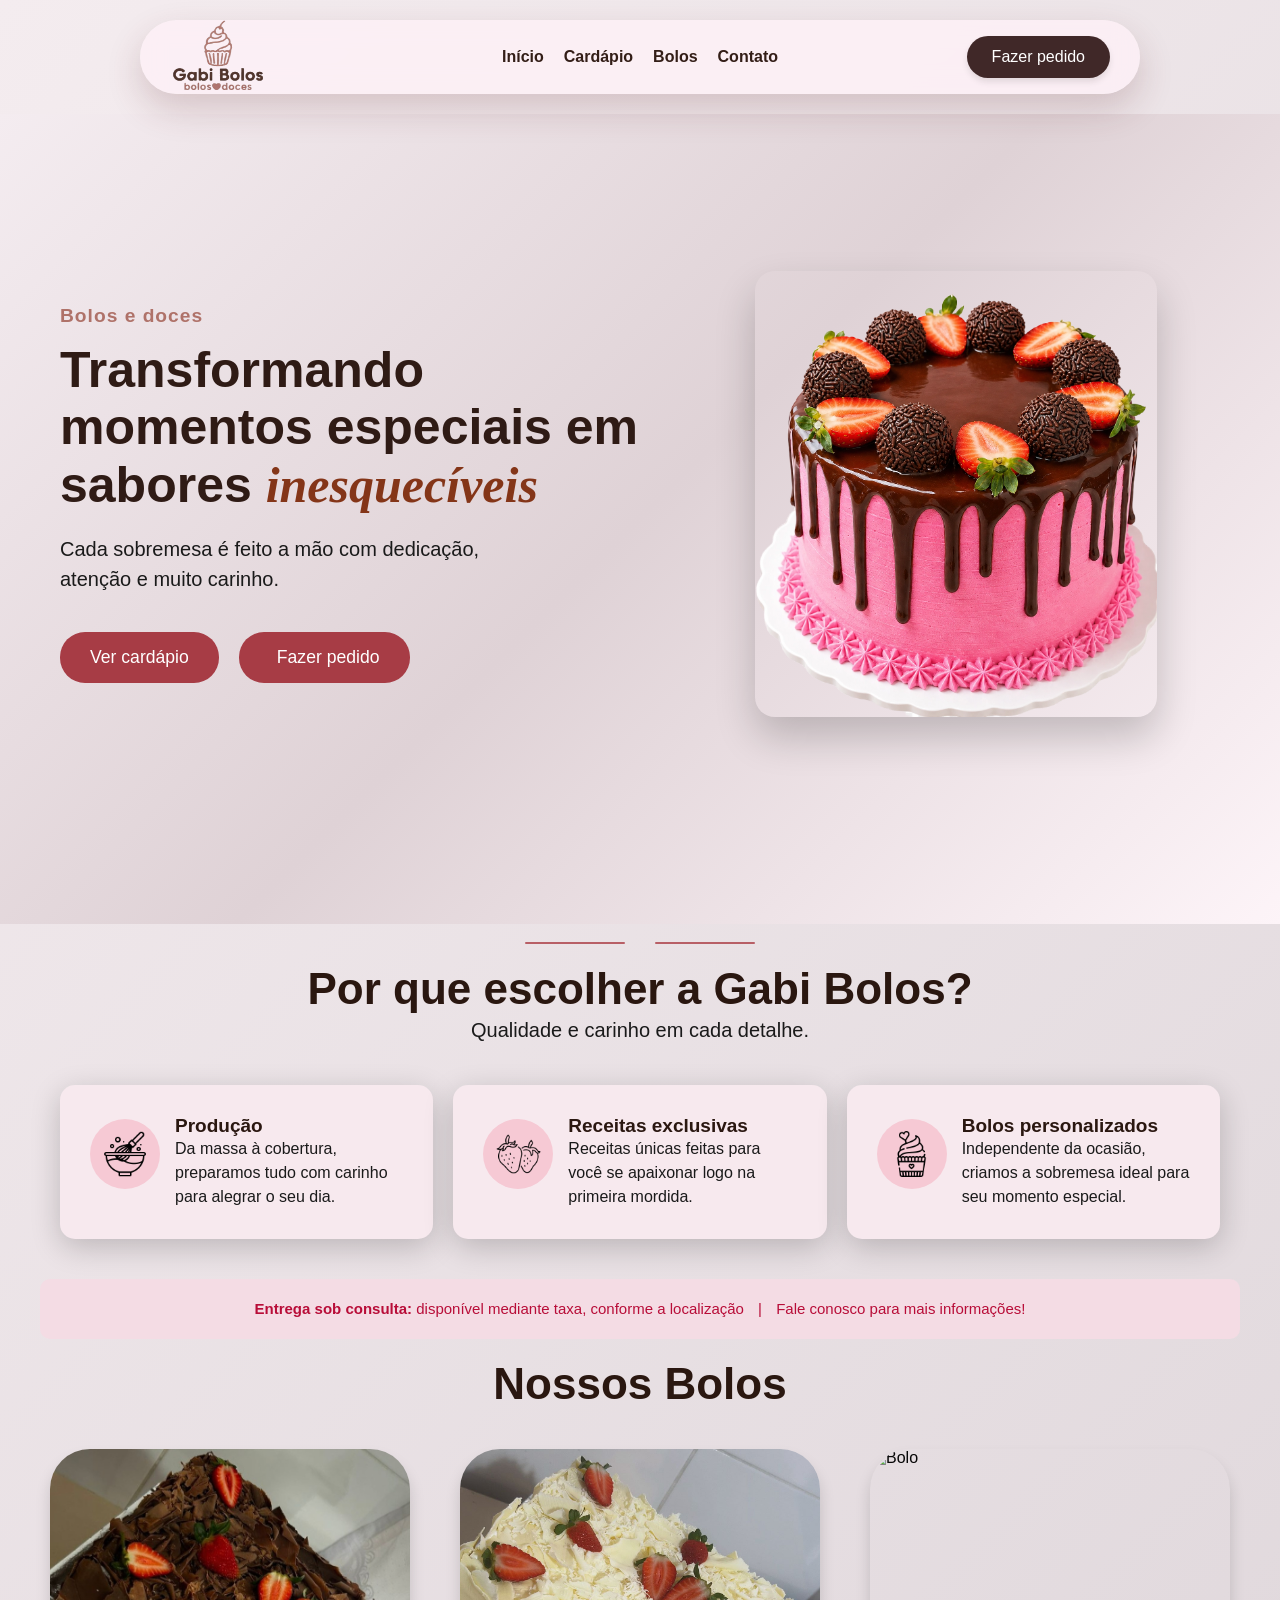
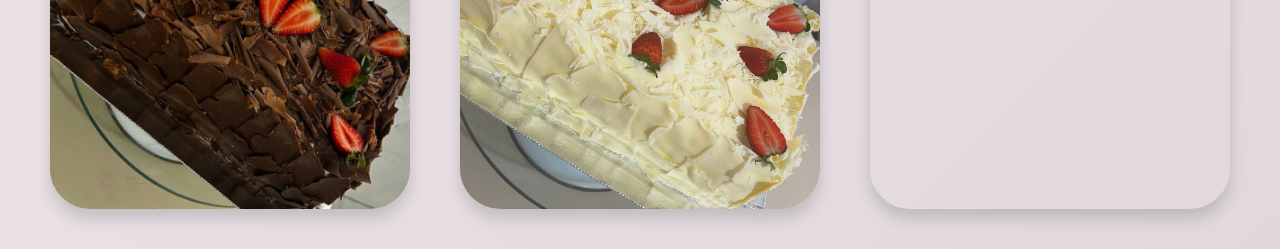
==== index.html @ 4e4c6f1c "Gabi Bolos" ====
<!DOCTYPE html>
<html lang="en">

<head>
    <meta charset="UTF-8">
    <meta name="viewport" content="width=device-width, initial-scale=1.0">
    <link rel="stylesheet" href="style.css">
    <link rel="stylesheet"
        href="https://cdnjs.cloudflare.com/ajax/libs/bootstrap-icons/1.11.3/font/bootstrap-icons.min.css">
    <link rel="stylesheet" href="https://unpkg.com/@phosphor-icons/web/src/regular/style.css">
    <title>Gabi Bolos</title>
</head>

<body>
    <header class="Menu">
        <div class="logo">
            <img src="/Imagens/logo_transparente.png copia.png" alt="Gabi Bolos" class="cupcake logo-clara">
            <img src="/Imagens/gabi_bolos_fundo_transparente.png copia.png" alt="Gabi Bolos" class="cupcake logo-escura">
        </div>

        <nav class="nav">
            <a href="#">Início</a>
            <a href="cardapio.html">Cardápio</a>
            <a href="bolos.html">Bolos</a>
            <a href="#">Contato</a>          
        </nav>

           <div class="pedido">
            <button id="theme-toggle" aria-label="Alternar Tema" class="toggle-tema">
                <i class="ph ph-sun icone-sol"></i>
                <i class="ph ph-moon icone-lua"></i>
            </button>
            <button class="botao2">Fazer pedido</button>
        </div> 
        <div class="hamburger">☰</div>  
    </header>

    <main>
        <section class="principal">
            <div class="conteudo-principal">
                <div class="texto-principal">
                    <h5>Bolos e doces</h5>
                    <h2>Transformando momentos especiais em sabores <span>inesquecíveis</span></h2>
                    <p>Cada sobremesa é feito a mão com dedicação, atenção e muito carinho.</p><br>

                    <div class="botoes">

                        <button class="botao">Ver cardápio</button>
                        <button class="botao3"><i class="bi bi-whatsapp"></i> Fazer pedido</button>
                    </div>
                </div>

                <div class="imagem-principal">
                    <img src="/Imagens/bolo_sem_fundo.png">
                </div>
            </div>
        </section>
    </main><br>

    <section>
        <div class="titulo-secao">
            <span class="linha"></span>
            <span class="coracao"><i class="bi bi-heart-fill"></i></span>
            <span class="linha"></span>
        </div>

        <h2 class="diferencial">Por que escolher a Gabi Bolos?</h2>
        <p class="qualidade">Qualidade e carinho em cada detalhe.</p>

        <div class="cards-container">
            <article class="producao">
                <div class="icone">
                    <img src="/Imagens/mistura.png">
                </div>

                <div class="texto">
                    <h3>Produção</h3>
                    <p>Da massa à cobertura, preparamos tudo com carinho para alegrar o seu dia.</p>
                </div>
            </article>

            <article class="producao">
                <div class="icone">
                    <img src="/Imagens/morango.png">
                </div>
                <div class="texto">
                    <h3>Receitas exclusivas</h3>
                    <p>Receitas únicas feitas para você se apaixonar logo na primeira mordida.
                    </p>
                </div>

            </article>

            <article class="producao">
                <div class="icone">
                    <img src="/Imagens/bolinho.png">
                </div>
                <div class="texto">
                    <h3>Bolos personalizados</h3>
                    <p>Independente da ocasião, criamos a sobremesa ideal para seu momento especial.</p>
                </div>
            </article>
        </div>
    </section>

    <section class="entrega-container">
        <div class="entrega-texto">
            <i class="bi bi-truck"></i>
            <p class="entrega"><strong> Entrega sob consulta:</strong> disponível mediante taxa, conforme a localização
                <span class="divisor">|</span> Fale conosco para mais informações!
            </p>
            <a href="https://wa.me/5519994689917" target="_blank" rel="noopener noreferrer">
                <i class="bi bi-whatsapp"></i>
            </a>
        </div>
    </section>

    <script>
        const btnTema = document.getElementById('theme-toggle');

        btnTema.addEventListener('click', () => {
            document.documentElement.classList.toggle('dark');
        });

    </script>

    <h2 class="diferencial">Nossos Bolos</h2>
    <section id="Sobremesa" class="galeria-bolos">
        <article class="bolos-card">
            <img src="/Imagens/preto.jpeg" class="imagem-bolo" alt="Bolo">
        </article>
        <article class="bolos-card">
            <img src="/Imagens/branco.jpeg" class="imagem-bolo" alt="Bolo">
        </article>
        <article class="bolos-card">
            <img src="/Imagens/marrom bombom.jpeg" class="imagem-bolo" alt="Bolo">
        </article>
    </section>
</body>
<script src="script.js"></script>
</html>
---- style.css ----
* {
    margin: 0;
    padding: 0;
    box-sizing: border-box;
    font-family: Arial, Helvetica, sans-serif;
}

body {
    background: linear-gradient(135deg, #f4ecef 0%, #e0d8dc 100%); /* Creme bem suave com fundo rosado */
    color: #070707;
    flex-direction: column;
    display: flex;
}

.Menu {
    border-radius: 50px;
    margin: 20px auto; 
    max-width: 1000px; 
    width: 95%; 
    justify-content: space-between;
    align-items: center;
    display: flex;
    padding: 12px 30px;
    background-color: rgba(253, 240, 246, 0.85); 
    backdrop-filter: blur(12px); 
    -webkit-backdrop-filter: blur(12px);
    box-shadow: 0 15px 35px rgba(98, 41, 45, 0.2);
}


.logo {
    flex: 1; /* Retorna a proporção correta para equilibrar o layout */
    display: flex;
    justify-content: flex-start; 
    align-items: center; 
    height: 50px; 
}

.cupcake {
    height: 70px;
    width: auto;
    object-fit: contain;
    display: block;
    transform: translateY(-2px); 
}

.nav {
    flex: 2; /* Ocupa o dobro de espaço para caber todos os links confortavelmente */
    display: flex;
    justify-content: center; /* Centraliza o texto no meio da pílula */
    gap: 20px;
}

.nav a {
    text-decoration: none;
    color: #331E17;
    font-weight: 600;
    transition: color 0.3s;
}

.nav a:hover {
    color: #cb787f;
}

.pedido {
    flex: 1; /* Ocupa 1 parte do espaço (equilibra com a logo) */
    display: flex;
    justify-content: flex-end; /* Empurra o botão e o ícone para o canto direito */
    align-items: center;
    gap: 15px;
}

/*#C98B8D;*/
.botao2 {
    background-color: #402828;
    color: white;
    padding: 12px 25px; /* O botão também precisa encolher para ficar proporcional */
    border-radius: 50px;
    border: none;
    margin: 0;
    align-self: center;
    cursor: pointer;
    display: flex;
    align-items: center;
    transition: background-color 0.3s ease;
    box-shadow: 0 4px 6px rgba(0,0,0,0.1);
    font-size: 1rem; /* Fonte levemente menor */
}

.botao2:hover {
    background-color: #d28a9a; 
}

main {
/* Gradiente com transição mais natural e elegante */
    background: linear-gradient(135deg, #f4ecf0 0%, #dfd2d6 50%, #fdf4f8 100%);
    padding: 30px 60px 80px;
    min-height: 90vh;          /* ocupa quase a tela toda, mas sem sobrar vazio */
    display: flex;
    align-items: center;       /* centraliza o conteúdo verticalmente no espaço disponível */
}

.conteudo-principal {
    display: flex;
    align-items: center;
    justify-content: space-between;
    gap: 50px;
    max-width: 1300px;
    margin: 0 auto;
    width: 100%;
}

.texto-principal {
    flex: 1.1;              /* um pouco mais de espaço pro texto */
    text-align: left;
}

.imagem-principal {
    flex: 1;
    display: flex;
    justify-content: center;
}

.imagem-principal img {
    width: 76%;
    max-width: 560px;     
    border-radius: 20px;
    display: block;
    box-shadow: 0 20px 40px rgba(0, 0, 0, 0.2);
}

h5 {
    text-align: left;
    margin-bottom: 15px;
    color: #AF7269;
    font-size: 1.2rem;
    letter-spacing: 1px;
}

h2 {
    font-size: 50px;      /* bem maior */
    margin-bottom: 20px;
    color: #2f1b15;
    text-align: left;
    line-height: 1.15;
}

h2 span {
    color: #843518;
    font-family: "Playfair Display", serif;
    font-style: italic;
}

p {
    color: #1A1A1A;
    text-align: left;
    font-size: 20px;      /* maior */
    line-height: 30px;
    max-width: 480px;
}

/*botões do main*/
.botoes {
    display: flex;
    gap: 20px;
    justify-content: flex-start;
    margin-top: 20px;
}

.botoes button{
    background-color: #a73c45;
    color: white;
    padding: 15px 30px;
    border-radius: 25px;
    border: none;
    margin: 0;
    align-self: center;
    font-size: 1.1rem;
}

.botao3 {
    display: inline-flex;
    align-items: center;
    gap: 8px;
}

/*Vantagens de escolher Gabi bolos*/
.titulo-secao {
    display: flex;
    align-items: center;
    justify-content: center;
    gap: 15px;
    margin-bottom: 20px;
}

.linha {
    width: 100px;
    height: 2px;
    background-color: #B85f66;
    border-radius: 10px;
}

.bi-heart-fill{ /* icone do coracao*/
    color: #96314a;
    font-size: 16px;
}

.diferencial {
    font-size: 44px;
    text-align: center;
    margin-bottom: 0px;
    color: #2a1710;
}

.qualidade {
    text-align: center;
    margin: 0 auto 40px;
    color: #1A1A1A;
}

/*Containers*/
.cards-container {
    display: flex;
    justify-content: center;
    gap: 20px;
    flex-wrap: wrap;
    max-width: 1200px;
    margin: 0 auto;
    padding: 0 20px;
}

.producao {
    background-color:#f7e9ee;
    border-radius: 15px;
    padding: 30px;
    text-align: left;
    flex: 1;
    min-width: 280px;
    max-width: 380px;
    border: none;
    display: flex;
    flex-direction: row;  /* Alterado de column para row */
    align-items: center; /* Mantém o ícone alinhado ao topo. Se quiser centralizado, use 'center' */
    gap: 15px;
    box-shadow: 0 8px 30px rgba(0, 0, 0, 0.2); /* Adicione esta linha! Coloquei 0.08 para garantir que ela apareça bem no fundo creme */
}

.producao h3 {
    color: #2a1710;
    margin-bottom: 0px;
    font-size: 19px;
    justify-content: center;
}

.producao p {
    color: #1A1A1A;
    font-size: 16px;
    line-height: 24px;
    max-width: 100%;
    justify-content: center;
}

.producao .icone {
    width: 70px;
    height: 70px;
    border-radius: 50%;
    background-color: #f6c9d4;
    display: flex;
    align-items: center;
    justify-content: center;
    margin-bottom: 15px;
    overflow: hidden;
    flex-shrink: 0;
}

.producao .icone img {
    width: 65%;
    height: 65%;
    object-fit: contain;
}

.producao .texto {
    display: flex;
    flex-direction: column;
    flex: 1;
    min-width: 0;
}

.entrega-container {
    background-color: #f4dce4;
    border-radius: 10px; 
    padding: 15px 30px; 
    max-width: 1200px;
    width: 100%;
    margin: 40px auto 20px;
    display: flex;
    justify-content: center;
}

.entrega-texto {
    display: flex;
    align-items: center;
    gap: 15px; /* É aqui que você controla o espaço exato entre o caminhãozinho e o texto */
}

.entrega {
    color: #b80d38;
    font-size: 15px;
    margin: 0;
    max-width: none; 
}

.entrega-texto i.bi-truck {
    color: #96314a;
    font-size: 24px; /* Aumentei um pouco para proporcionalidade, ajuste como preferir */
}

.divisor {
    margin: 0 10px; /* Ajuste o valor para afastar ou aproximar o texto */
}

.entrega-texto i {
    color: #96314a;
    font-size: 24px; /* Ajuste o tamanho se precisar */
}

.entrega-texto a {
    text-decoration: none;
    display: flex; /* Mantém o alinhamento centralizado se o ícone bugar */
}

/* Transforma o botão num Grid para empilhar os ícones na mesma célula */
.toggle-tema {
    background-color: transparent;
    border: none;
    padding: 0;
    display: grid; /* Mudança vital aqui */
    place-items: center; /* Centraliza tudo no mesmo eixo */
    cursor: pointer;
    overflow: hidden; /* Evita que a rotação vaze o tamanho do botão */
}

.toggle-tema i {
    grid-column: 1;
    grid-row: 1;
    font-size: 1.5rem;
    transition: transform 0.5s cubic-bezier(0.4, 0, 0.2, 1), opacity 0.5s ease;
}

/* ESTADO CLARO (Padrão) */
.toggle-tema .icone-sol {
    color: #331E17;
    opacity: 1;
    transform: rotate(0deg);
}

.toggle-tema .icone-lua {
    color: #e6dcd8; 
    opacity: 0;
    transform: rotate(-90deg); /* Lua fica deitada e invisível aguardando */
    pointer-events: none;
}

/* ESTADO ESCURO (Quando html tem a classe .dark) */
html.dark .toggle-tema .icone-sol {
    opacity: 0;
    transform: rotate(90deg); /* Sol gira para baixo e some */
    pointer-events: none;
}

html.dark .toggle-tema .icone-lua {
    opacity: 1;
    transform: rotate(0deg); /* Lua gira para a posição normal e aparece */
}

/* =========================================
   TEMA ESCURO (Sobrescritas)
   ========================================= */
html.dark body { background: linear-gradient(135deg, #150b0d 0%, #291d20 50%, #43373a 100%); color: #e6dcd8; }
html.dark .Menu {
    background-color: rgba(41, 29, 32, 0.85);box-shadow: 0 15px 35px rgba(0, 0, 0, 0.35);
}
html.dark nav {color: rgb(186, 173, 173);}
html.dark main { background: linear-gradient(135deg, hsl(345, 27%, 6%) 10%, #291d20 50%, #43373a 100%);}
html.dark .texto-principal span {color:#bd694b}
html.dark h2, html.dark .diferencial, html.dark .producao h3 { color: #f0e6e2; }
html.dark .texto-principal p{color:rgb(186, 173, 173);}
html.dark .qualidade{color:rgb(186, 173, 173);}
html.dark .producao { background-color: #2a1b1e; border-color: #3d282c; }
html.dark .entrega-container { background-color: #2a1b1e;}
html.dark .texto p {color:rgb(186, 173, 173);}
html.dark .entrega {color:#e993a0;}
html.dark .entrega-texto i.bi-truck {color:#e993a0;}
html.dark .entrega-texto i{color:#e993a0;}
html.dark .nav a {color: rgb(186, 173, 173); }
html.dark .nav :hover {color: #cb787f;}

.toggle-tema .icone-sol {
    color:#331E17;
}
/* Estado Padrão (Claro) */
.logo-escura { 
    display: none; 
}

/* Estado Escuro */
html.dark .logo-clara { 
    display: none; 
}
html.dark .logo-escura { 
    display: block; 
}

/* GALERIA DE BOLOS PADRONIZADA */
.galeria-bolos {
    display: flex;
    flex-direction: row; 
    flex-wrap: wrap; /* Permite quebrar linha no celular */
    justify-content: center;
    align-items: flex-start;
    gap: 30px;
    max-width: 1400px;  
    margin: 30px auto;
}

.bolos-card {
    padding: 10px;
    display: flex;
    justify-content: center;
}

.imagem-bolo {
    width: 360px; /* Largura padrão para desktop */
    aspect-ratio: 1 / 1; /* Força o quadrado perfeito */
    object-fit: cover; /* Corta a sobra e não distorce a foto */
    border-radius: 40px;
    box-shadow: 0 10px 15px rgba(0, 0, 0, 0.15);
}

/*Tabela de precos*/
#tamanhos {
    display: flex;
    flex-direction: column; /* empilha: título primeiro, depois os cards */
    align-items: center;    /* centraliza tudo horizontalmente */
    max-width: 1400px;
    margin: 10px auto 60px;
    padding: 0 20px;
}

.tabelas-linha {
    display: flex;
    flex-direction: row;      /* os cards ficam um do lado do outro */
    flex-wrap: nowrap;        /* nowrap = proibido quebrar linha, garante lado a lado */
    align-items: stretch;     /* estica todos os cards pra terem a MESMA altura */
    justify-content: center;
    gap: 30px;                /* espaço entre um card e outro */
    width: 1200px;
    margin-top: 40px;
}

.cardapio-card {
  
    position: relative;  
    flex: 1 1 0;         
    min-width: 0;        
    background-color: #fceaeb;
    border-radius: 48px;
    padding: 22px 22px 30px; 
    box-shadow: 0 10px 30px rgba(0, 0, 0, 0.2); 
    border: none;
}

.cardapio-header {
    background-color: #f7e9ee; /* Cor do banner para unificar */
    padding: 25px 20px;
    margin-bottom: 25px;
    text-align: center; /* Centraliza o título */
    border-radius: 20px; /* Remove a "bolha" interna */
}

.cardapio-header h3 {
    color: #2f1b15;
    font-size: 24px;
    line-height: 30px;
    text-align: center; /* <-- O vilão da história está aqui */
    margin: 0;
    font-weight: 600;
}

.cardapio-lista {
    list-style: none;       /* remove a bolinha padrão de lista */
    display: flex;
    flex-direction: column;
    gap: 16px;             
    padding: 0 30px;
    font-size: 28px;
}

.cardapio-lista li {
    position: relative;
    padding-left: 0px; /* Garante o respiro entre o marcador e o texto */
    font-size: 16px;
    color: #1A1A1A;
    line-height: 40px; /* Melhora a legibilidade vertical */
    border-bottom: 1px solid rgba(0, 0, 0, 0.09); /* Linha divisória fantasma, quase invisível */
}

/*Cardápio dos preços*/
.cardapio-precos {
    display: flex;
    flex-direction: column;
    padding: 0 8px;
    padding: 0 30px;
}

.linha-preco {
    display: flex;
    align-items: center;
    justify-content: space-between; /* Adicione esta linha para empurrar o preço pra direita */
    padding: 16px 0;
    border-bottom: 1px solid rgba(0, 0, 0, 0.09); /* Mantemos apenas a linha deitada para guiar o olho */
}

.linha-preco:last-child {
    border-bottom: none;
}

/* Adicione a classe .numero para controlar a primeira coluna */
.linha-preco .numero {
    flex: 1; /* Ocupa 1 parte do espaço */
}

.linha-preco .tamanho {
    flex: 2; /* Ocupa 2 partes do espaço (o dobro da primeira) */
    color: #2a1710;
    font-size: 16px;
    padding-left: 0; 
    border-left: none;
}

.linha-preco .valor {
    flex: 2; /* Ocupa 2 partes do espaço, garantindo alinhamento idêntico ao tamanho */
    font-weight: 700;
    color: #2f1b15; 
    font-size: 16px;
    padding-left: 0; 
    border-left: none;
}

html.dark .cardapio-card {background-color: #2a1b1e;border-color: #3d282c;box-shadow: none;}
html.dark .cardapio-header{background-color: #392327; border-color: #3d282c; }
html.dark .cardapio-header h3{color: rgb(186, 173, 173);}
html.dark .cardapio-icone {background-color: #302024; border-color: #3d282c;}
html.dark .cardapio-lista li {color: #f0e6e2;}
html.dark .linha-preco {border-bottom-color: #4a3236;}
html.dark .linha-preco .tamanho {color: #f0e6e2;}
html.dark .linha-preco .valor {border-left-color: #4a3236; color:#f0e6e2;}
 
.hamburger {
    display: none;
}

@media (max-width: 768px) {

/* MENU */
    .Menu {
         padding: 15px 20px;
    }

    .cupcake {
        height: 65px;
    }

    .nav {
        display: none;              /* esconde os links; hamburger assume */
        flex-direction: column;
        gap: 0;
    }

    .nav a {
        width: 100%;
        padding: 10px 0;
        border-bottom: 1px solid rgba(0, 0, 0, 0.02);
        font-size: 18px;
    }

    .nav a:hover {
          background-color: rgba(0, 0, 0, 0.05);   /* fundo suave cinza-claro */
          border-radius: 10px;
    }

    .pedido {
        display: none;
    }
  
    .hamburger {
        display: block;     /* mostra só no mobile */
        font-size: 28px;
        cursor: pointer;
        justify-content: space-between;
    }

    .Menu.ativo {
        position: relative; 
        flex-direction: column;
        align-items: stretch;
        background: linear-gradient(135deg, #fdeef5 0%, #fff8fa 100%);
        border-radius: 24px;
        padding: 20px 25px 30px;
        box-shadow: 0 10px 30px rgba(0, 0, 0, 0.08); 
        z-index: 10;
        transition: all 0.3s ease; 
    }

    .Menu.ativo .cupcake {
        height: 65px; 
    }

    .Menu.ativo .logo {
        order: 1;
        margin-bottom: 20px;
    }

    .Menu.ativo .toggle-tema {
        position: absolute; /* Substitua fixed por absolute */
        top: 30px;          /* Alinha horizontalmente com o hamburger */
        right: 70px;        /* Afasta para não encavalar com o ícone de fechar */
        z-index: 11;
        margin: 0;
    }

    .Menu.ativo .hamburger {
        position: absolute;
        top: 24px;
        right: 25px;
        z-index: 11;
    }

    .Menu.ativo .nav {
        order: 2;
        display: flex;
        text-align: center;
    }

    /* O botão "fazer pedido" vira a faixa grande de baixo, como no print */
    .Menu.ativo .pedido {
        display: flex; /* <-- Adicione esta linha para forçar a exibição */
        margin: 20px 0 0;
        flex-direction: column;
        width: 100%;
        order: 3; /* Mantendo a ordem que arrumamos antes */
    }

    .Menu.ativo .botao2 {
        width: 100%;
        justify-content: center;
        padding: 18px;
        font-size: 1.1rem;
        border-radius: 50px;
    }

    .Menu.ativo {
        background-color: #2a1710;
    }

    html.dark .Menu.ativo {
    background: rgba(37, 24, 27, 0.95);
}

    /* BANNER PRINCIPAL */
    main {
        padding: 30px 25px 50px;
        min-height: auto;
    }

    .conteudo-principal {
        flex-direction: column;     /* empilha texto e imagem */
        text-align: center;
        gap: 30px;
    }

    .texto-principal,
    h5, h2, p {
        text-align: center;
    }

    p {
        max-width: 100%;
        font-size: 16px;
        line-height: 24px;
        margin: 0 auto;
    }

    h2 {
        font-size: 34px;
    }

    .botoes {
        justify-content: center;
        flex-wrap: wrap;
    }

    .imagem-principal img {
        width: 90%;
    }

    /* CARDS DE VANTAGENS */
    .cards-container {
        flex-direction: column;
        align-items: center;
    }

    .producao {
        max-width: 100%;
        width: 100%;
    }

    .diferencial {
        font-size: 32px;
    }

    /* ENTREGA */
    .entrega-container {
        padding: 15px 20px;
    }

    .entrega-texto {
        flex-wrap: wrap;
        justify-content: center;
        text-align: center;
    }

    /* GALERIA DE BOLOS */
    .galeria-bolos {
        gap: 15px;
    }

    .imagem-bolo {
        width: 45vw;
        max-width: 300px;
    }

    /* TABELA DE PREÇOS */
    .tabelas-linha {
        flex-direction: column;     /* cards um embaixo do outro */
        width: 100%;
        gap: 20px;
    }

    .cardapio-card {
        width: 100%;
        max-width: 420px;
        margin: 0 auto;
    }
}

/* ---------- CELULARES PEQUENOS (até 480px) ---------- */
@media (max-width: 480px) {

    h2 {
        font-size: 26px;
    }

    h5 {
        font-size: 13px;
    }

    p {
        font-size: 15px;
    }

    .botoes {
        flex-direction: column;
        width: 100%;
    }

    .botoes button {
        width: 100%;
        justify-content: center;
    }

    .imagem-principal img {
        width: 100%;
    }

    .diferencial {
        font-size: 26px;
    }

    .producao {
        flex-direction: column;
        text-align: center;
    }

    .producao .icone {
        margin: 0 auto 10px;
    }

    .imagem-bolo {
        width: 80vw;
        max-width: 320px;
    }

    .cardapio-header h3 {
        font-size: 20px;
    }

    .cardapio-lista li,
    .linha-preco .tamanho,
    .linha-preco .valor {
        font-size: 14px;
    }
}
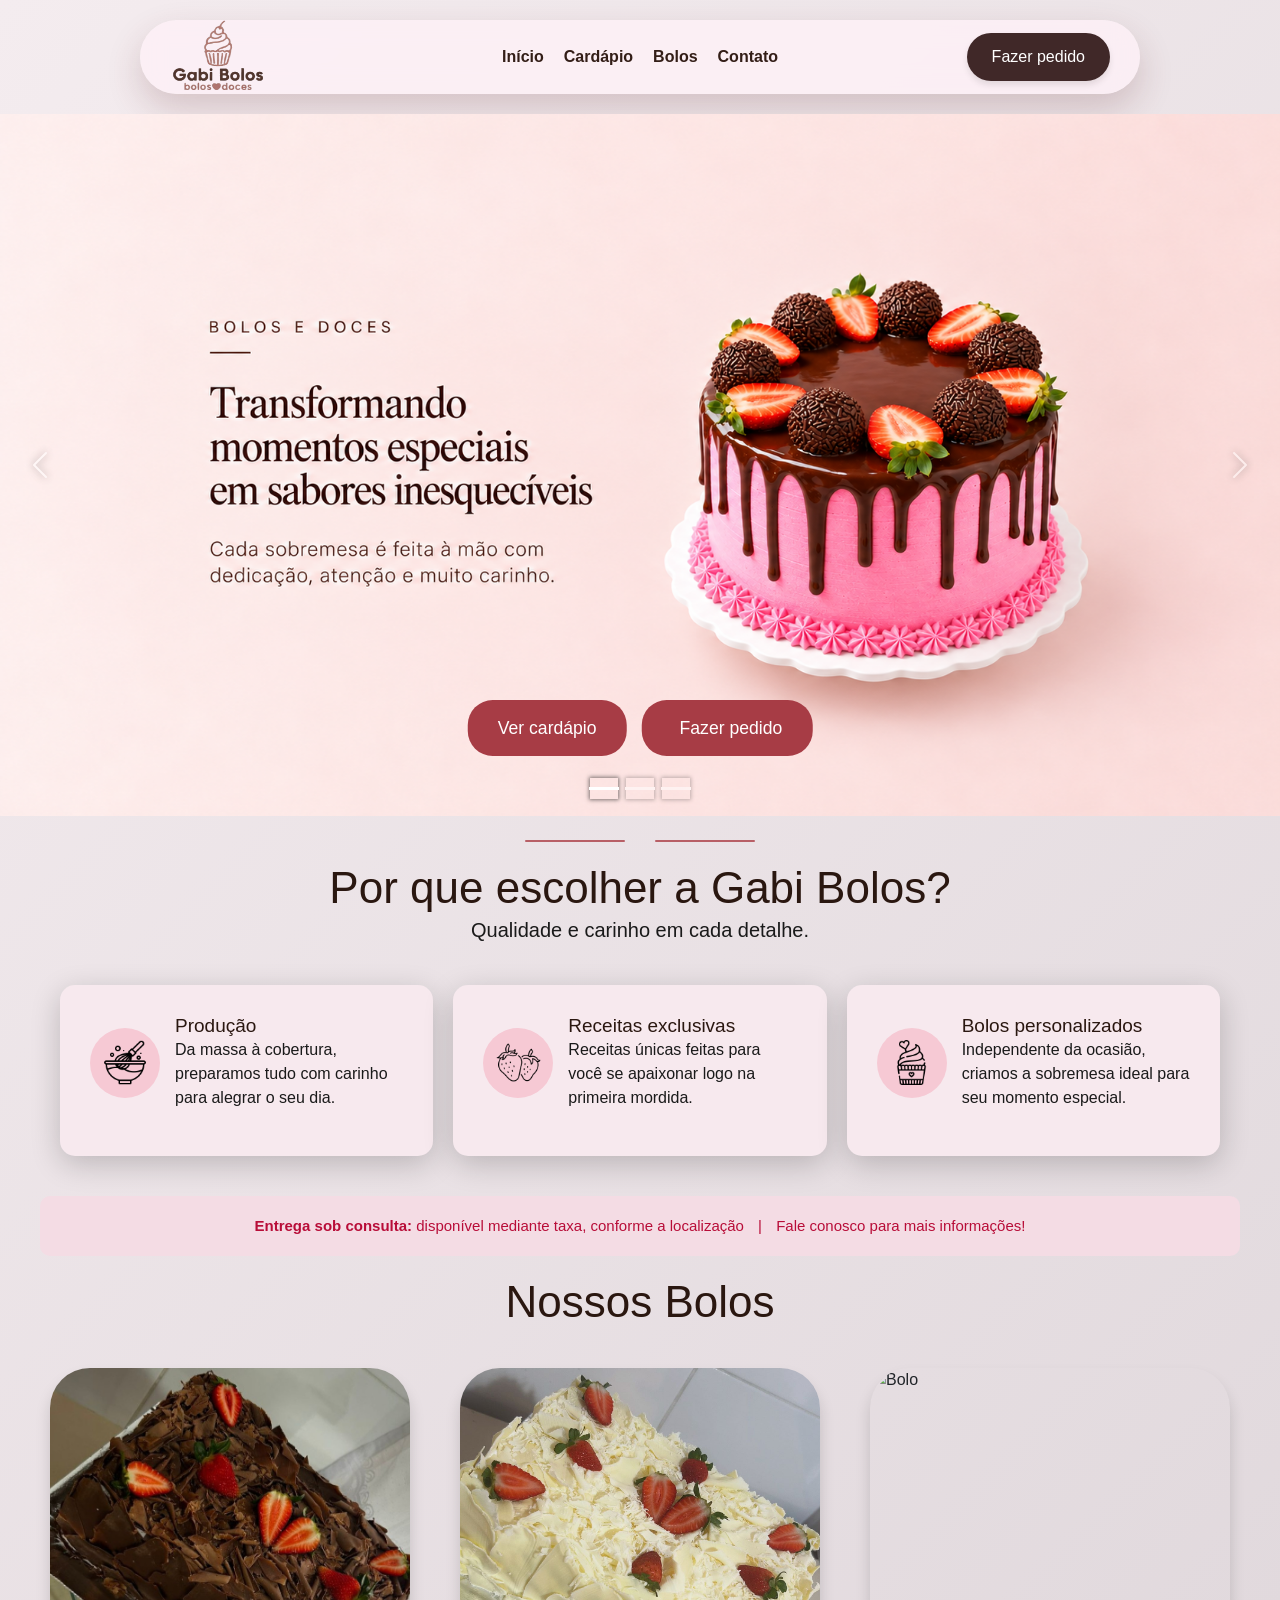
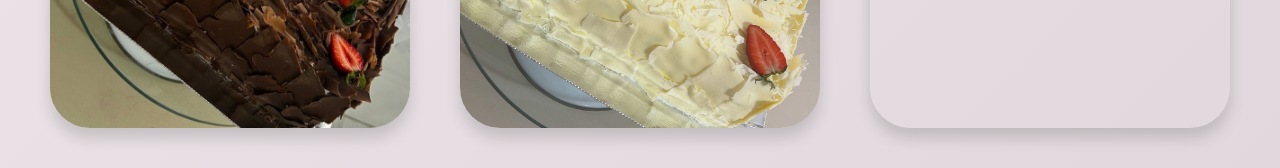
==== commit 1aff5f17: "Corrige estrutura do projeto" ====
--- a/index.html
+++ b/index.html
@@ -1,5 +1,5 @@
 <!DOCTYPE html>
-<html lang="en">
+<html lang="pt-BR">
 
 <head>
     <meta charset="UTF-8">
@@ -8,6 +8,10 @@
     <link rel="stylesheet"
         href="https://cdnjs.cloudflare.com/ajax/libs/bootstrap-icons/1.11.3/font/bootstrap-icons.min.css">
     <link rel="stylesheet" href="https://unpkg.com/@phosphor-icons/web/src/regular/style.css">
+    <link 
+    href="https://cdn.jsdelivr.net/npm/bootstrap@5.3.8/dist/css/bootstrap.min.css" 
+    rel="stylesheet"
+>
     <title>Gabi Bolos</title>
 </head>
 
@@ -19,7 +23,7 @@
         </div>
 
         <nav class="nav">
-            <a href="#">Início</a>
+            <a href="#inicio">Início</a>
             <a href="cardapio.html">Cardápio</a>
             <a href="bolos.html">Bolos</a>
             <a href="#">Contato</a>          
@@ -33,27 +37,65 @@
             <button class="botao2">Fazer pedido</button>
         </div> 
         <div class="hamburger">☰</div>  
+
     </header>
 
-    <main>
-        <section class="principal">
-            <div class="conteudo-principal">
-                <div class="texto-principal">
-                    <h5>Bolos e doces</h5>
-                    <h2>Transformando momentos especiais em sabores <span>inesquecíveis</span></h2>
-                    <p>Cada sobremesa é feito a mão com dedicação, atenção e muito carinho.</p><br>
+    <main class="main-inicio">
+        <!-- Seção inicial: banners e apresentação -->
+        <section id="inicio" aria-label="Apresentação da Gabi Bolos">
+            <section class="principal">
+                <div id="myCarousel" class="carousel slide" data-bs-ride="carousel">
 
-                    <div class="botoes">
+                    <div class="carousel-indicators">
+                        <button type="button" data-bs-target="#myCarousel" data-bs-slide-to="0" class="active"
+                            aria-current="true" aria-label="Slide 1"></button>
+                        <button type="button" data-bs-target="#myCarousel" data-bs-slide-to="1"
+                            aria-label="Slide 2"></button>
+                        <button type="button" data-bs-target="#myCarousel" data-bs-slide-to="2"
+                            aria-label="Slide 3"></button>
+                    </div>
 
-                        <button class="botao">Ver cardápio</button>
-                        <button class="botao3"><i class="bi bi-whatsapp"></i> Fazer pedido</button>
+                    <div class="carousel-inner">
+                        <div class="carousel-item active">
+                            <div class="banner-slide banner-imagem">
+                                <img src="Imagens/banner_bolos_doces_compacto.png" alt="Bolo da Gabi Bolos">
+                                <div class="botoes">
+                                    <a class="botao-link" href="cardapio.html">Ver cardápio</a>
+                                    <a class="botao-link" href="https://wa.me/5519994689917" target="_blank" rel="noopener noreferrer"><i class="bi bi-whatsapp"></i> Fazer pedido</a>
+                                </div>
+                            </div>
+                        </div>
+                        <div class="carousel-item">
+                            <div class="banner-slide banner-imagem">
+                                <img src="Imagens/banner_bolos_divertido_compacto.png" alt="Bolos personalizados da Gabi Bolos">
+                                <div class="botoes">
+                                    <a class="botao-link" href="bolos.html">Ver bolos</a>
+                                </div>
+                            </div>
+                        </div>
+                        <div class="carousel-item">
+                            <div class="banner-slide banner-imagem">
+                                <img src="Imagens/banner_bolo_carinho_compacto.png" alt="Bolo artesanal da Gabi Bolos">
+                                <div class="botoes">
+                                    <a class="botao-link" href="https://wa.me/5519994689917" target="_blank" rel="noopener noreferrer"><i class="bi bi-whatsapp"></i> Encomendar</a>
+                                </div>
+                            </div>
+                        </div>
                     </div>
+
+                    <button class="carousel-control-prev" type="button" data-bs-target="#myCarousel"
+                        data-bs-slide="prev">
+                        <span class="carousel-control-prev-icon" aria-hidden="true"></span>
+                        <span class="visually-hidden">Anterior</span>
+                    </button>
+
+                    <button class="carousel-control-next" type="button" data-bs-target="#myCarousel"
+                        data-bs-slide="next">
+                        <span class="carousel-control-next-icon" aria-hidden="true"></span>
+                        <span class="visually-hidden">Próximo</span>
+                    </button>
                 </div>
-
-                <div class="imagem-principal">
-                    <img src="/Imagens/bolo_sem_fundo.png">
-                </div>
-            </div>
+            </section>
         </section>
     </main><br>
 
@@ -136,6 +178,9 @@
             <img src="/Imagens/marrom bombom.jpeg" class="imagem-bolo" alt="Bolo">
         </article>
     </section>
+
+    <script src="https://cdn.jsdelivr.net/npm/bootstrap@5.3.8/dist/js/bootstrap.bundle.min.js"></script>
+    <script src="script.js"></script>
 </body>
-<script src="script.js"></script>
+
 </html>
--- a/style.css
+++ b/style.css
@@ -810,4 +810,254 @@
     .linha-preco .valor {
         font-size: 14px;
     }
+}
+
+/* =========================================
+   CAROUSEL DE BANNERS (Início)
+   ========================================= */
+#inicio {
+    width: 100%;
+}
+
+.principal {
+    width: 100%;
+    max-width: 1300px;
+    margin: 0 auto;
+}
+
+.banner-slide {
+    display: flex;
+    align-items: center;
+    justify-content: space-between;
+    gap: 50px;
+    min-height: 520px;
+    padding: 40px 90px 70px;
+    border-radius: 30px;
+    background: linear-gradient(135deg, #fdf4f8 0%, #f7e9ee 55%, #f1d3dc 100%);
+    box-shadow: 0 15px 35px rgba(98, 41, 45, 0.15);
+}
+
+.banner-slide .imagem-principal img {
+    max-height: 420px;
+    width: auto;
+    max-width: 100%;
+    object-fit: contain;
+}
+
+.botao-link {
+    display: inline-flex;
+    align-items: center;
+    gap: 8px;
+    background-color: #a73c45;
+    color: white;
+    padding: 15px 30px;
+    border-radius: 25px;
+    font-size: 1.1rem;
+    text-decoration: none;
+}
+
+.botao-link:hover {
+    background-color: #d28a9a;
+    color: white;
+}
+
+/* setas e bolinhas visíveis sobre o fundo rosado */
+.principal .carousel-control-prev-icon,
+.principal .carousel-control-next-icon {
+    filter: invert(1) grayscale(1);
+}
+
+.principal .carousel-indicators [data-bs-target] {
+    background-color: #843518;
+}
+
+html.dark .banner-slide {
+    background: linear-gradient(135deg, #291d20 0%, #2a1b1e 55%, #43373a 100%);
+    box-shadow: none;
+}
+
+html.dark .principal .carousel-control-prev-icon,
+html.dark .principal .carousel-control-next-icon {
+    filter: none;
+}
+
+html.dark .principal .carousel-indicators [data-bs-target] {
+    background-color: #e6dcd8;
+}
+
+html.dark .banner-slide .texto-principal p {
+    color: rgb(186, 173, 173);
+}
+
+@media (max-width: 768px) {
+    .banner-slide {
+        flex-direction: column;
+        gap: 25px;
+        min-height: auto;
+        padding: 30px 25px 60px;
+        text-align: center;
+    }
+
+    .banner-slide .imagem-principal img {
+        max-height: 260px;
+    }
+}
+
+
+/* Banner ocupando toda a área do main (sem moldura) */
+main.main-inicio {
+    padding: 0;
+    min-height: 0;
+    display: block;
+}
+
+.main-inicio .principal {
+    max-width: none;
+    margin: 0;
+}
+
+.main-inicio .banner-slide {
+    min-height: 90vh;
+    border-radius: 0;
+    box-shadow: none;
+    padding: 40px 110px 70px;
+}
+
+.main-inicio .carousel-control-prev,
+.main-inicio .carousel-control-next {
+    width: 80px;
+}
+
+@media (max-width: 768px) {
+    .main-inicio .banner-slide {
+        min-height: 80vh;
+        padding: 30px 45px 60px;
+    }
+
+    .main-inicio .carousel-control-prev,
+    .main-inicio .carousel-control-next {
+        width: 40px;
+    }
+}
+
+
+/* Banners em imagem, com botões dentro */
+.main-inicio .banner-slide.banner-imagem {
+    position: relative;
+    display: block;
+    min-height: 0;
+    padding: 0;
+    background: none;
+}
+
+.banner-imagem > img {
+    display: block;
+    width: 100%;
+    height: auto;
+}
+
+.banner-imagem .botoes {
+    position: absolute;
+    left: 50%;
+    bottom: 60px;
+    transform: translateX(-50%);
+    margin: 0;
+    width: auto;
+    flex-direction: row;
+    justify-content: center;
+    flex-wrap: wrap;
+    gap: 15px;
+}
+
+/* setas e bolinhas claras para ler sobre as imagens */
+.main-inicio .principal .carousel-control-prev-icon,
+.main-inicio .principal .carousel-control-next-icon,
+html.dark .main-inicio .principal .carousel-control-prev-icon,
+html.dark .main-inicio .principal .carousel-control-next-icon {
+    filter: drop-shadow(0 0 4px rgba(0, 0, 0, 0.7));
+}
+
+.main-inicio .principal .carousel-indicators [data-bs-target],
+html.dark .main-inicio .principal .carousel-indicators [data-bs-target] {
+    background-color: #fff;
+    box-shadow: 0 0 4px rgba(0, 0, 0, 0.5);
+}
+
+@media (max-width: 768px) {
+    .main-inicio .banner-slide.banner-imagem {
+        padding: 0;
+        min-height: 0;
+    }
+
+    .banner-imagem .botoes {
+        bottom: 34px;
+        gap: 8px;
+    }
+
+    .banner-imagem .botao-link {
+        padding: 9px 18px;
+        font-size: 0.85rem;
+    }
+}
+
+
+/* Banners um pouco menores, centralizados */
+main.main-inicio {
+    padding: 25px 0;
+}
+
+.main-inicio .banner-slide.banner-imagem {
+    width: fit-content;
+    max-width: 100%;
+    margin: 0 auto;
+    border-radius: 30px;
+    overflow: hidden;
+}
+
+.banner-imagem > img {
+    width: auto;
+    max-width: 100%;
+    height: auto;
+    max-height: 72vh;
+}
+
+
+/* Largura total de novo, só um pouco mais baixo */
+main.main-inicio {
+    padding: 0;
+}
+
+.main-inicio .banner-slide.banner-imagem {
+    width: 100%;
+    max-width: none;
+    margin: 0;
+    border-radius: 0;
+}
+
+.banner-imagem > img {
+    width: 100%;
+    max-width: none;
+    height: auto;
+    max-height: 80vh;
+    object-fit: cover;
+    object-position: center;
+}
+
+
+/* Altura fixa para o banner caber na tela (botões sempre visíveis) */
+.main-inicio .banner-imagem > img {
+    width: 100%;
+    height: 78vh;
+    min-height: 420px;
+    max-height: none;
+    object-fit: cover;
+    object-position: center;
+}
+
+@media (max-width: 768px) {
+    /* no celular mostra a imagem inteira, sem cortar o texto da arte */
+    .main-inicio .banner-imagem > img {
+        height: auto;
+        min-height: 0;
+    }
 }
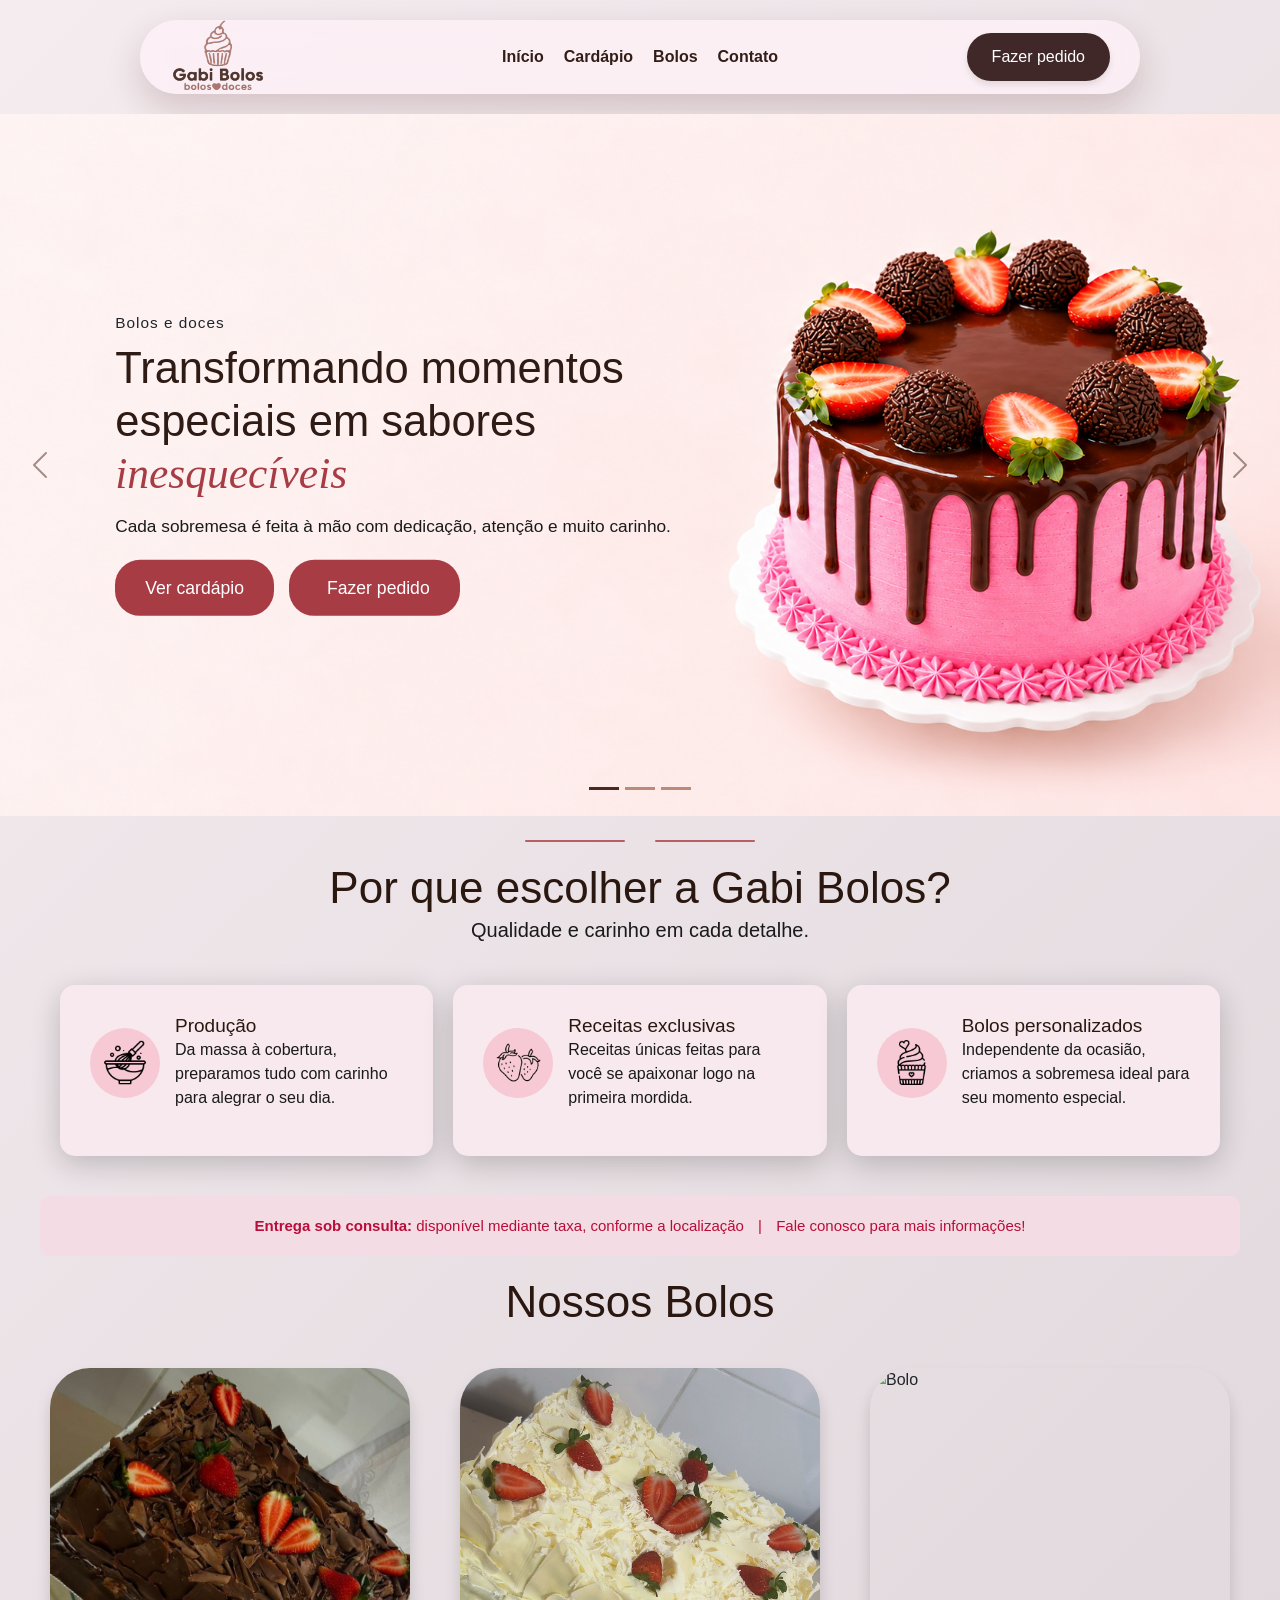
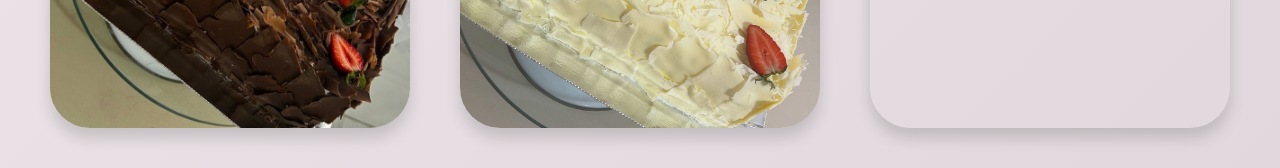
==== commit 98eabee1: "gabi bolos" ====
--- a/index.html
+++ b/index.html
@@ -58,26 +58,40 @@
                     <div class="carousel-inner">
                         <div class="carousel-item active">
                             <div class="banner-slide banner-imagem">
-                                <img src="Imagens/banner_bolos_doces_compacto.png" alt="Bolo da Gabi Bolos">
-                                <div class="botoes">
-                                    <a class="botao-link" href="cardapio.html">Ver cardápio</a>
-                                    <a class="botao-link" href="https://wa.me/5519994689917" target="_blank" rel="noopener noreferrer"><i class="bi bi-whatsapp"></i> Fazer pedido</a>
+                                <img src="Imagens/banner_bolos_doces_sem_texto.png" alt="Bolo da Gabi Bolos">
+                                <div class="banner-legenda legenda-esquerda">
+                                    <h5>Bolos e doces</h5>
+                                    <h2>Transformando momentos especiais em sabores <span>inesquecíveis</span></h2>
+                                    <p>Cada sobremesa é feita à mão com dedicação, atenção e muito carinho.</p>
+                                    <div class="botoes">
+                                        <a class="botao-link" href="cardapio.html">Ver cardápio</a>
+                                        <a class="botao-link" href="https://wa.me/5519994689917" target="_blank" rel="noopener noreferrer"><i class="bi bi-whatsapp"></i> Fazer pedido</a>
+                                    </div>
                                 </div>
                             </div>
                         </div>
                         <div class="carousel-item">
                             <div class="banner-slide banner-imagem">
-                                <img src="Imagens/banner_bolos_divertido_compacto.png" alt="Bolos personalizados da Gabi Bolos">
-                                <div class="botoes">
-                                    <a class="botao-link" href="bolos.html">Ver bolos</a>
+                                <img src="Imagens/banner_bolos_divertido_sem_texto.png" alt="Bolos personalizados da Gabi Bolos">
+                                <div class="banner-legenda legenda-direita">
+                                    <h2>Sério no sabor, <span>divertido na comemoração.</span></h2>
+                                    <p>Os bolos mais incríveis para os seus dias mais felizes!</p>
+                                    <div class="botoes">
+                                        <a class="botao-link" href="bolos.html">Ver bolos</a>
+                                    </div>
                                 </div>
                             </div>
                         </div>
                         <div class="carousel-item">
                             <div class="banner-slide banner-imagem">
-                                <img src="Imagens/banner_bolo_carinho_compacto.png" alt="Bolo artesanal da Gabi Bolos">
-                                <div class="botoes">
-                                    <a class="botao-link" href="https://wa.me/5519994689917" target="_blank" rel="noopener noreferrer"><i class="bi bi-whatsapp"></i> Encomendar</a>
+                                <img src="Imagens/banner_bolo_carinho_sem_texto.png" alt="Bolo artesanal da Gabi Bolos">
+                                <div class="banner-legenda legenda-esquerda">
+                                    <h5>Feito com carinho</h5>
+                                    <h2>Cada fatia com um toque de <span>afeto</span></h2>
+                                    <p>Receitas artesanais para adoçar o seu dia. Faça sua encomenda e surpreenda quem você ama.</p>
+                                    <div class="botoes">
+                                        <a class="botao-link" href="https://wa.me/5519994689917" target="_blank" rel="noopener noreferrer"><i class="bi bi-whatsapp"></i> Encomendar</a>
+                                    </div>
                                 </div>
                             </div>
                         </div>
--- a/style.css
+++ b/style.css
@@ -1060,4 +1060,126 @@
         height: auto;
         min-height: 0;
     }
+}
+
+
+/* Legendas dentro das imagens dos banners */
+.banner-legenda {
+    position: absolute;
+    top: 50%;
+    transform: translateY(-50%);
+    width: min(44%, 600px);
+    z-index: 2;
+    text-align: left;
+}
+
+.legenda-esquerda {
+    left: 9%;
+}
+
+.legenda-direita {
+    right: 9%;
+}
+
+.banner-legenda h5 {
+    font-size: clamp(0.9rem, 1.2vw, 1.2rem);
+    margin-bottom: 10px;
+}
+
+.banner-legenda h2,
+html.dark .banner-legenda h2 {
+    font-size: clamp(26px, 3.4vw, 54px);
+    color: #2f1b15;
+    margin-bottom: 15px;
+}
+
+.banner-legenda h2 span,
+html.dark .banner-legenda h2 span {
+    color: #a73c45;
+}
+
+.banner-legenda p,
+html.dark .banner-legenda p {
+    font-size: clamp(14px, 1.35vw, 22px);
+    line-height: 1.5;
+    color: #1A1A1A;
+    max-width: 100%;
+}
+
+/* botões agora ficam junto do texto da legenda */
+.banner-legenda .botoes {
+    position: static;
+    transform: none;
+    justify-content: flex-start;
+    margin-top: 20px;
+}
+
+@media (max-width: 768px) {
+    /* no celular a legenda vai logo abaixo da imagem, para não ficar apertada */
+    .banner-legenda,
+    .legenda-esquerda,
+    .legenda-direita {
+        position: static;
+        transform: none;
+        width: auto;
+        padding: 20px 45px 55px;
+        text-align: center;
+        background: #fdf4f8;
+    }
+
+    html.dark .banner-legenda {
+        background: #2a1b1e;
+    }
+
+    html.dark .banner-legenda h2 {
+        color: #f0e6e2;
+    }
+
+    html.dark .banner-legenda p {
+        color: rgb(186, 173, 173);
+    }
+
+    .banner-legenda .botoes {
+        justify-content: center;
+    }
+}
+
+
+/* Indicadores: traços pretos, sem sombra/borda; o ativo vai para cinza quase preto */
+.main-inicio .principal .carousel-indicators [data-bs-target],
+html.dark .main-inicio .principal .carousel-indicators [data-bs-target] {
+    background-color: #000;
+    box-shadow: none;
+    opacity: 1;
+    transition: background-color 0.6s ease;
+}
+
+.main-inicio .principal .carousel-indicators [data-bs-target].active,
+html.dark .main-inicio .principal .carousel-indicators [data-bs-target].active {
+    background-color: #4a4a4a;
+}
+
+
+/* Setas marrons */
+.main-inicio .principal .carousel-control-prev-icon,
+html.dark .main-inicio .principal .carousel-control-prev-icon {
+    background-image: url("data:image/svg+xml,<svg xmlns='http://www.w3.org/2000/svg' viewBox='0 0 16 16' fill='%234a2a1f'><path d='M11.354 1.646a.5.5 0 0 1 0 .708L5.707 8l5.647 5.646a.5.5 0 0 1-.708.708l-6-6a.5.5 0 0 1 0-.708l6-6a.5.5 0 0 1 .708 0z'/></svg>");
+    filter: none;
+}
+
+.main-inicio .principal .carousel-control-next-icon,
+html.dark .main-inicio .principal .carousel-control-next-icon {
+    background-image: url("data:image/svg+xml,<svg xmlns='http://www.w3.org/2000/svg' viewBox='0 0 16 16' fill='%234a2a1f'><path d='M4.646 1.646a.5.5 0 0 1 .708 0l6 6a.5.5 0 0 1 0 .708l-6 6a.5.5 0 0 1-.708-.708L10.293 8 4.646 2.354a.5.5 0 0 1 0-.708z'/></svg>");
+    filter: none;
+}
+
+/* Indicadores marrons: o do banner atual fica bem mais escuro */
+.main-inicio .principal .carousel-indicators [data-bs-target],
+html.dark .main-inicio .principal .carousel-indicators [data-bs-target] {
+    background-color: #b98b78;
+}
+
+.main-inicio .principal .carousel-indicators [data-bs-target].active,
+html.dark .main-inicio .principal .carousel-indicators [data-bs-target].active {
+    background-color: #4a2a1f;
 }
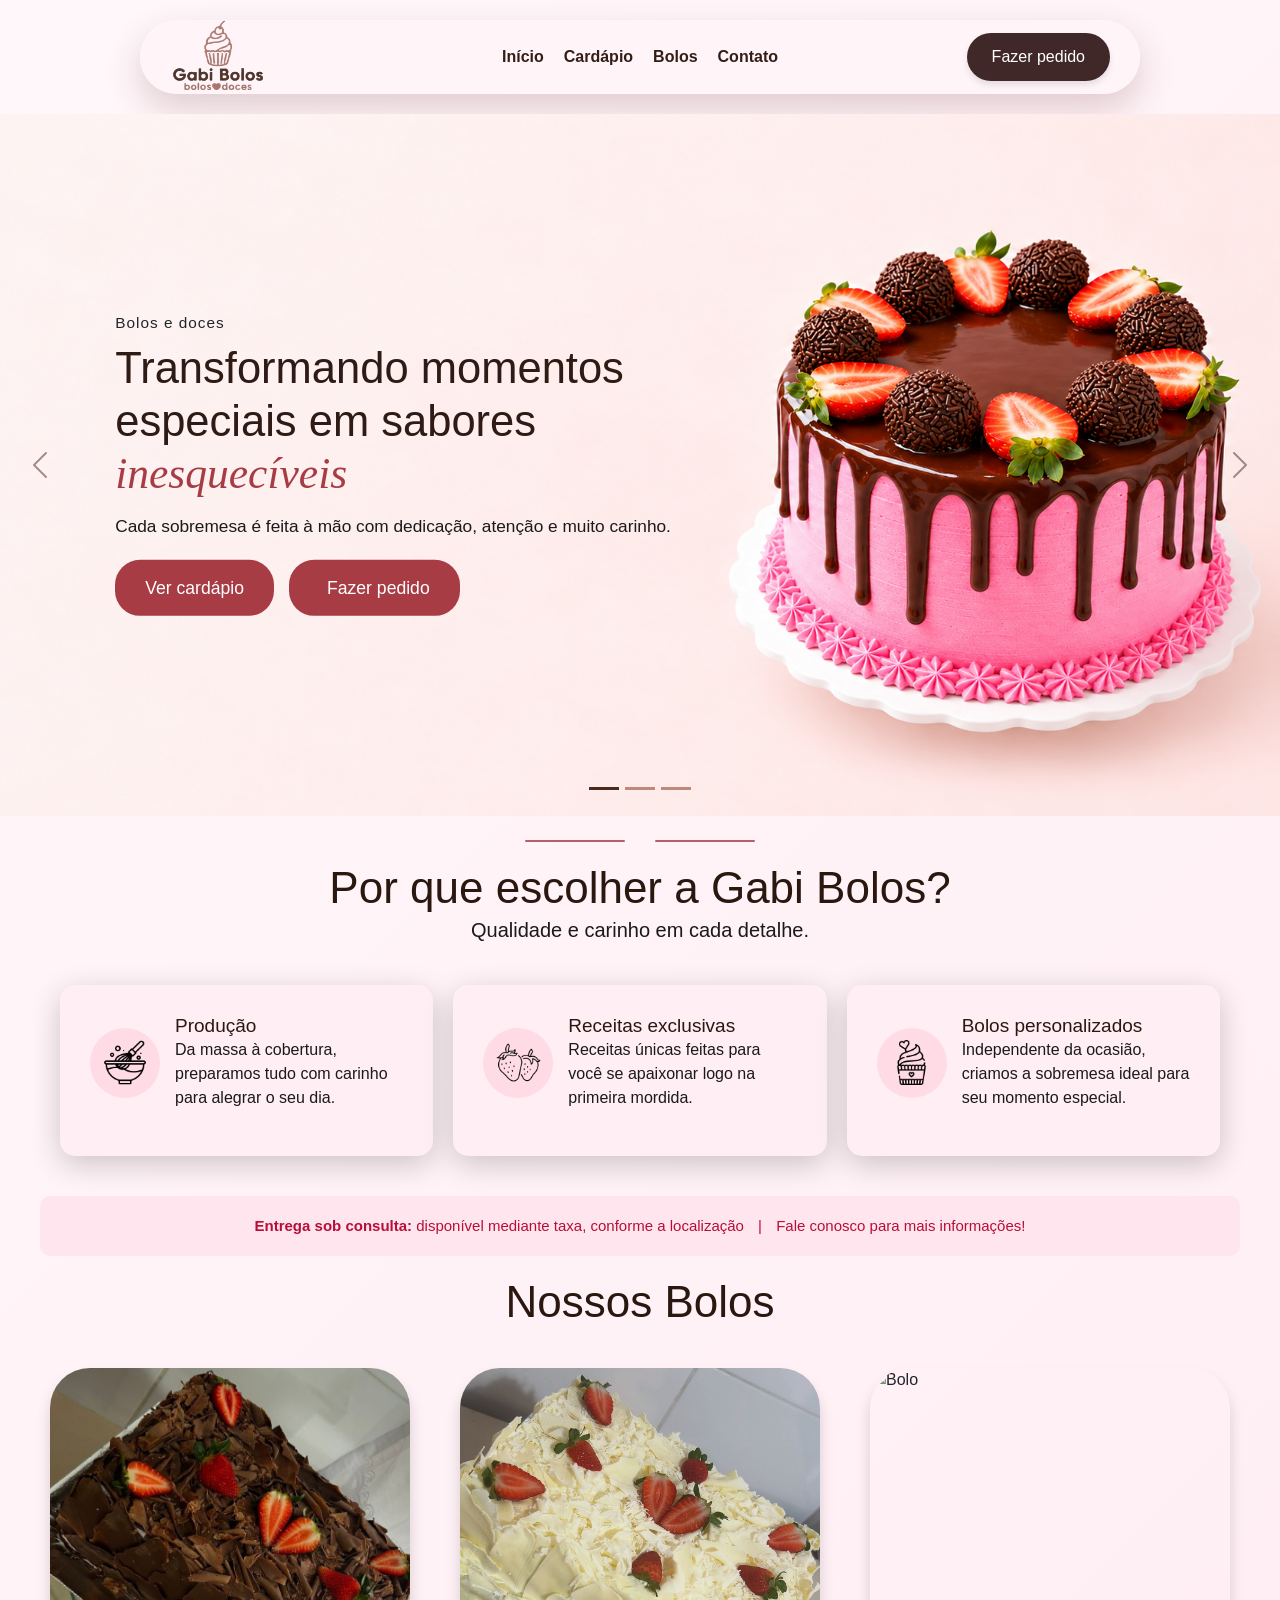
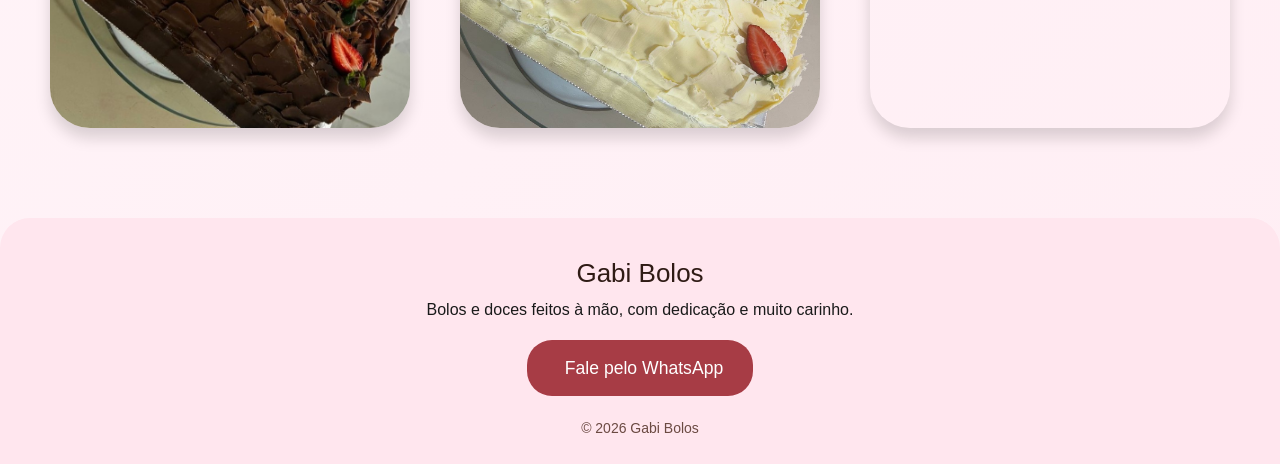
==== commit 2346cac9: "Gabi bolos" ====
--- a/index.html
+++ b/index.html
@@ -18,15 +18,15 @@
 <body>
     <header class="Menu">
         <div class="logo">
-            <img src="/Imagens/logo_transparente.png copia.png" alt="Gabi Bolos" class="cupcake logo-clara">
-            <img src="/Imagens/gabi_bolos_fundo_transparente.png copia.png" alt="Gabi Bolos" class="cupcake logo-escura">
+            <img src="Imagens/logo_transparente.png copia.png" alt="Gabi Bolos" class="cupcake logo-clara">
+            <img src="Imagens/gabi_bolos_fundo_transparente.png copia.png" alt="Gabi Bolos" class="cupcake logo-escura">
         </div>
 
         <nav class="nav">
             <a href="#inicio">Início</a>
             <a href="cardapio.html">Cardápio</a>
             <a href="bolos.html">Bolos</a>
-            <a href="#">Contato</a>          
+            <a href="#contato">Contato</a>
         </nav>
 
            <div class="pedido">
@@ -34,9 +34,9 @@
                 <i class="ph ph-sun icone-sol"></i>
                 <i class="ph ph-moon icone-lua"></i>
             </button>
-            <button class="botao2">Fazer pedido</button>
+            <a class="botao2" href="https://wa.me/5519994689917" target="_blank" rel="noopener noreferrer">Fazer pedido</a>
         </div> 
-        <div class="hamburger">☰</div>  
+        <div class="hamburger" role="button" tabindex="0" aria-label="Abrir menu">☰</div>  
 
     </header>
 
@@ -126,7 +126,7 @@
         <div class="cards-container">
             <article class="producao">
                 <div class="icone">
-                    <img src="/Imagens/mistura.png">
+                    <img src="Imagens/mistura.png" alt="">
                 </div>
 
                 <div class="texto">
@@ -137,7 +137,7 @@
 
             <article class="producao">
                 <div class="icone">
-                    <img src="/Imagens/morango.png">
+                    <img src="Imagens/morango.png" alt="">
                 </div>
                 <div class="texto">
                     <h3>Receitas exclusivas</h3>
@@ -149,7 +149,7 @@
 
             <article class="producao">
                 <div class="icone">
-                    <img src="/Imagens/bolinho.png">
+                    <img src="Imagens/bolinho.png" alt="">
                 </div>
                 <div class="texto">
                     <h3>Bolos personalizados</h3>
@@ -171,29 +171,45 @@
         </div>
     </section>
 
-    <script>
-        const btnTema = document.getElementById('theme-toggle');
-
-        btnTema.addEventListener('click', () => {
-            document.documentElement.classList.toggle('dark');
-        });
-
-    </script>
-
-    <h2 class="diferencial">Nossos Bolos</h2>
-    <section id="Sobremesa" class="galeria-bolos">
+
+    <section aria-labelledby="titulo-bolos">
+        <h2 class="diferencial" id="titulo-bolos">Nossos Bolos</h2>
+        <div id="Sobremesa" class="galeria-bolos">
         <article class="bolos-card">
-            <img src="/Imagens/preto.jpeg" class="imagem-bolo" alt="Bolo">
+            <img src="Imagens/preto.jpeg" class="imagem-bolo" loading="lazy" alt="Bolo">
         </article>
         <article class="bolos-card">
-            <img src="/Imagens/branco.jpeg" class="imagem-bolo" alt="Bolo">
+            <img src="Imagens/branco.jpeg" class="imagem-bolo" loading="lazy" alt="Bolo">
         </article>
         <article class="bolos-card">
-            <img src="/Imagens/marrom bombom.jpeg" class="imagem-bolo" alt="Bolo">
+            <img src="Imagens/marrom bombom.jpeg" class="imagem-bolo" loading="lazy" alt="Bolo">
         </article>
+        </div>
     </section>
 
+    <footer class="rodape" id="contato">
+        <h3>Gabi Bolos</h3>
+        <p>Bolos e doces feitos à mão, com dedicação e muito carinho.</p>
+        <a class="botao-link" href="https://wa.me/5519994689917" target="_blank" rel="noopener noreferrer"><i class="bi bi-whatsapp"></i> Fale pelo WhatsApp</a>
+        <small>&copy; 2026 Gabi Bolos</small>
+    </footer>
+
     <script src="https://cdn.jsdelivr.net/npm/bootstrap@5.3.8/dist/js/bootstrap.bundle.min.js"></script>
+    <script>
+        // Tema claro/escuro: lembra a escolha da pessoa
+        const btnTema = document.getElementById('theme-toggle');
+
+        try {
+            if (localStorage.getItem('tema') === 'escuro') {
+                document.documentElement.classList.add('dark');
+            }
+        } catch (e) { }
+
+        btnTema.addEventListener('click', () => {
+            const escuro = document.documentElement.classList.toggle('dark');
+            try { localStorage.setItem('tema', escuro ? 'escuro' : 'claro'); } catch (e) { }
+        });
+    </script>
     <script src="script.js"></script>
 </body>
 
--- a/style.css
+++ b/style.css
@@ -6,7 +6,8 @@
 }
 
 body {
-    background: linear-gradient(135deg, #f4ecef 0%, #e0d8dc 100%); /* Creme bem suave com fundo rosado */
+    min-height: 100vh;
+    background: linear-gradient(135deg, #fff7fa 0%, #ffeef4 100%); /* Rosa bem pastel */
     color: #070707;
     flex-direction: column;
     display: flex;
@@ -21,7 +22,7 @@
     align-items: center;
     display: flex;
     padding: 12px 30px;
-    background-color: rgba(253, 240, 246, 0.85); 
+    background-color: rgba(255, 245, 249, 0.88); 
     backdrop-filter: blur(12px); 
     -webkit-backdrop-filter: blur(12px);
     box-shadow: 0 15px 35px rgba(98, 41, 45, 0.2);
@@ -93,7 +94,7 @@
 
 main {
 /* Gradiente com transição mais natural e elegante */
-    background: linear-gradient(135deg, #f4ecf0 0%, #dfd2d6 50%, #fdf4f8 100%);
+    background: linear-gradient(135deg, #fff7fa 0%, #ffecf2 50%, #fff7fa 100%);
     padding: 30px 60px 80px;
     min-height: 90vh;          /* ocupa quase a tela toda, mas sem sobrar vazio */
     display: flex;
@@ -230,7 +231,7 @@
 }
 
 .producao {
-    background-color:#f7e9ee;
+    background-color:#ffeef4;
     border-radius: 15px;
     padding: 30px;
     text-align: left;
@@ -264,7 +265,7 @@
     width: 70px;
     height: 70px;
     border-radius: 50%;
-    background-color: #f6c9d4;
+    background-color: #ffdbe6;
     display: flex;
     align-items: center;
     justify-content: center;
@@ -287,7 +288,7 @@
 }
 
 .entrega-container {
-    background-color: #f4dce4;
+    background-color: #ffe6ee;
     border-radius: 10px; 
     padding: 15px 30px; 
     max-width: 1200px;
@@ -454,7 +455,8 @@
     align-items: stretch;     /* estica todos os cards pra terem a MESMA altura */
     justify-content: center;
     gap: 30px;                /* espaço entre um card e outro */
-    width: 1200px;
+    width: 100%;
+    max-width: 1200px;
     margin-top: 40px;
 }
 
@@ -463,7 +465,7 @@
     position: relative;  
     flex: 1 1 0;         
     min-width: 0;        
-    background-color: #fceaeb;
+    background-color: #fff2f6;
     border-radius: 48px;
     padding: 22px 22px 30px; 
     box-shadow: 0 10px 30px rgba(0, 0, 0, 0.2); 
@@ -471,7 +473,7 @@
 }
 
 .cardapio-header {
-    background-color: #f7e9ee; /* Cor do banner para unificar */
+    background-color: #ffe6ee; /* Cor do banner para unificar */
     padding: 25px 20px;
     margin-bottom: 25px;
     text-align: center; /* Centraliza o título */
@@ -833,7 +835,7 @@
     min-height: 520px;
     padding: 40px 90px 70px;
     border-radius: 30px;
-    background: linear-gradient(135deg, #fdf4f8 0%, #f7e9ee 55%, #f1d3dc 100%);
+    background: linear-gradient(135deg, #fff7fa 0%, #ffecf2 55%, #ffdce8 100%);
     box-shadow: 0 15px 35px rgba(98, 41, 45, 0.15);
 }
 
@@ -1182,4 +1184,54 @@
 .main-inicio .principal .carousel-indicators [data-bs-target].active,
 html.dark .main-inicio .principal .carousel-indicators [data-bs-target].active {
     background-color: #4a2a1f;
+}
+
+
+/* Botão "Fazer pedido" do menu agora é link */
+a.botao2 {
+    text-decoration: none;
+}
+
+/* Rodapé / contato */
+.rodape {
+    background-color: #ffe6ee;
+    border-radius: 30px 30px 0 0;
+    margin-top: 50px;
+    padding: 40px 20px 25px;
+    text-align: center;
+    color: #2f1b15;
+}
+
+.rodape h3 {
+    font-size: 26px;
+    margin-bottom: 8px;
+    color: #2f1b15;
+}
+
+.rodape p {
+    text-align: center;
+    max-width: 480px;
+    margin: 0 auto 18px;
+    font-size: 16px;
+    line-height: 24px;
+}
+
+.rodape small {
+    display: block;
+    margin-top: 22px;
+    color: #6b4a42;
+}
+
+html.dark .rodape {
+    background-color: #2a1b1e;
+    color: #f0e6e2;
+}
+
+html.dark .rodape h3 {
+    color: #f0e6e2;
+}
+
+html.dark .rodape p,
+html.dark .rodape small {
+    color: rgb(186, 173, 173);
 }
